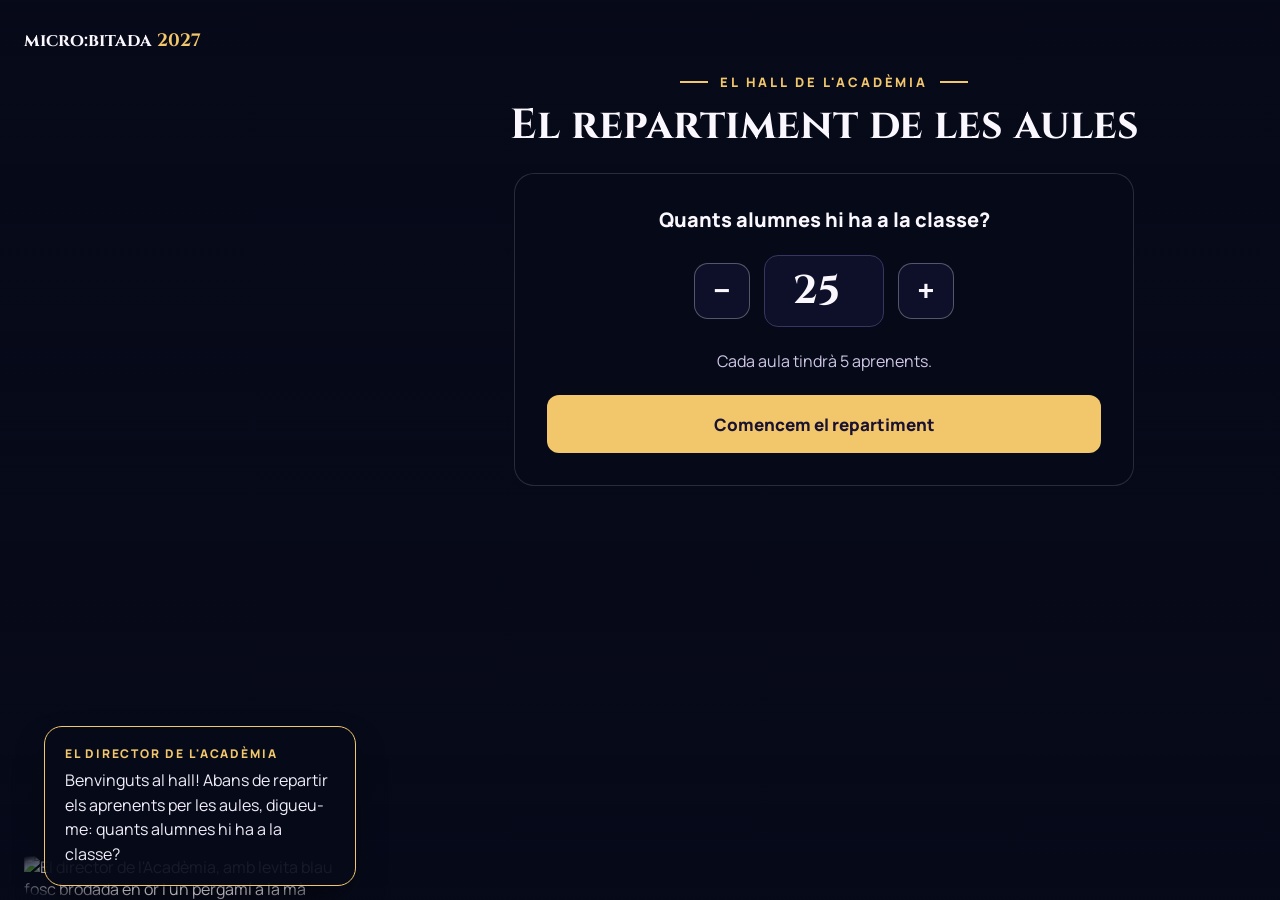
==== index.html @ c5eaa39f "Add files via upload" ====
<!doctype html>
<html lang="ca">
<head>
<meta charset="utf-8">
<meta name="viewport" content="width=device-width, initial-scale=1">
<title>micro:bitada 2027 – El repartiment de les aules</title>
<link rel="preconnect" href="https://fonts.googleapis.com">
<link href="https://fonts.googleapis.com/css2?family=Cinzel:wght@600;700&family=Manrope:wght@400;600;800&display=swap" rel="stylesheet">
<style>
*{box-sizing:border-box}
body{margin:0;font-family:'Manrope',system-ui,sans-serif;background:#070a19;color:#fbf7ff}
.bg{position:fixed;inset:0;width:100%;height:100%;object-fit:cover;object-position:center 62%;filter:blur(3px);transform:scale(1.04);opacity:.7;z-index:0}
.scrim{position:fixed;inset:0;background:linear-gradient(180deg,rgba(7,10,25,.5) 0%,rgba(7,10,25,.75) 45%,rgba(7,10,25,.94) 100%);z-index:0}
.wrap{position:relative;z-index:1;max-width:1320px;min-height:100vh;margin:0 auto;padding:28px 24px 0;display:flex;flex-direction:column;gap:20px}
.top{display:flex;justify-content:space-between;align-items:center}
.brand{font-family:'Cinzel',Georgia,serif;font-weight:700;font-size:18px}
.gold{color:#f2c76b}
.row{flex:1;display:flex;gap:28px;align-items:stretch}
.mestra{flex:0 0 340px;display:flex;flex-direction:column;justify-content:flex-end}
.bubble{position:relative;z-index:1;margin:0 8px -30px 20px;padding:18px 20px;border-radius:18px;background:rgba(7,10,25,.93);border:1.5px solid #f2c76b;box-shadow:0 16px 40px -16px rgba(0,0,0,.8)}
.bubble .who{margin:0 0 6px;font-size:12px;font-weight:800;letter-spacing:.16em;color:#f2c76b}
.bubble .say{margin:0;font-size:16px;line-height:1.55;color:#f1edfa}
.mestra img{display:block;width:100%;height:auto;-webkit-mask-image:radial-gradient(ellipse 62% 72% at 50% 44%,#000 60%,transparent 100%);mask-image:radial-gradient(ellipse 62% 72% at 50% 44%,#000 60%,transparent 100%);animation:left .9s ease-out both}
.main{flex:1 1 600px;min-width:0;display:flex;flex-direction:column;gap:24px;padding-bottom:56px}
.head{display:flex;flex-direction:column;align-items:center;gap:12px;text-align:center}
.kicker{display:flex;align-items:center;gap:12px;color:#f2c76b;font-size:13px;font-weight:800;letter-spacing:.22em}
.kicker i{width:28px;height:2px;background:#f2c76b}
h1{margin:0;font-family:'Cinzel',Georgia,serif;font-weight:700;font-size:42px;line-height:1.1}
.panel{align-self:center;width:100%;max-width:760px;padding:22px;border-radius:20px;background:rgba(7,10,25,.9);border:1px solid rgba(251,247,255,.14);display:flex;flex-direction:column;gap:14px}
.ask{max-width:620px;padding:32px;align-items:center;text-align:center;gap:22px}
.ask label{font-size:20px;font-weight:800}
.stepper{display:flex;align-items:center;gap:14px}
.stepper button{width:56px;height:56px;border-radius:14px;border:1.5px solid rgba(251,247,255,.3);background:#0d1028;color:#fbf7ff;font-size:28px;font-weight:700;cursor:pointer}
.stepper input{width:120px;height:72px;text-align:center;border-radius:14px;border:1.5px solid #3a3560;background:#0d1028;color:#fbf7ff;font-family:'Cinzel',Georgia,serif;font-size:40px;font-weight:700}
.muted{margin:0;font-size:16px;line-height:1.5;color:#cfc8e6}
.err{margin:0;font-size:15px;color:#ffb3b3}
.warn{margin:0;font-size:14px;line-height:1.5;color:#ffcf9e}
.btn{height:52px;padding:0 22px;border-radius:12px;border:0;background:#f2c76b;color:#1a1230;font-family:'Manrope',sans-serif;font-size:16px;font-weight:800;cursor:pointer;text-decoration:none;display:inline-flex;align-items:center;justify-content:center}
.btn.ghost{background:transparent;color:#fbf7ff;border:1.5px solid rgba(251,247,255,.5)}
.btn.line{background:transparent;color:#f2c76b;border:1.5px solid #f2c76b;height:44px;font-size:15px}
.btn.wide{width:100%;height:58px;font-size:17px}
.btn:focus-visible,.stepper button:focus-visible{outline:3px solid #fbf7ff;outline-offset:3px}
.progress{margin:0;text-align:center;font-size:20px;font-weight:800}
.shields{display:grid;grid-template-columns:repeat(5,minmax(0,1fr));gap:16px;perspective:800px}
.card{display:flex;flex-direction:column;align-items:center;gap:6px;padding:10px 10px 16px;border-radius:18px;background:#070a19;border:2px solid rgba(251,247,255,.12);transition:transform .12s,box-shadow .2s,border-color .12s,opacity .2s}
.card img{width:100%;aspect-ratio:1;object-fit:cover;border-radius:12px}
.card .nom{font-family:'Cinzel',Georgia,serif;font-weight:700;font-size:15px;line-height:1.2;text-align:center}
.card .cnt{font-size:14px;font-weight:800;color:#d9d3ec}
.card .big{font-family:'Cinzel',Georgia,serif;font-size:30px;font-weight:700}
.card .list{font-size:13px;line-height:1.5;text-align:center;color:#b3abcc}
.spin img{animation:flip .7s linear infinite}
.result{align-self:center;display:flex;align-items:center;gap:16px;padding:14px 24px 14px 14px;border-radius:999px;background:rgba(7,10,25,.94);border:2px solid;animation:pop .5s ease-out both;font-size:20px;font-weight:800}
.result img{width:56px;height:56px;border-radius:999px;object-fit:cover}
.mbrow{display:flex;justify-content:space-between;align-items:center;gap:12px;flex-wrap:wrap}
.dot{width:10px;height:10px;border-radius:999px;display:inline-block;margin-right:10px}
.sim{display:flex;gap:12px;flex-wrap:wrap;align-items:center}
.lbl{font-size:13px;font-weight:800;letter-spacing:.12em;color:#a59dc2}
.chips{display:flex;gap:8px;flex-wrap:wrap}
.chip{padding:6px 12px;border-radius:999px;background:rgba(7,10,25,.88);border:1px solid;font-size:14px;color:#f1edfa}
.center{display:flex;justify-content:center;gap:14px;flex-wrap:wrap}
.hidden{display:none !important}
@keyframes flip{from{transform:rotateY(0)}to{transform:rotateY(360deg)}}
@keyframes pop{0%{transform:scale(.6);opacity:0}60%{transform:scale(1.08);opacity:1}100%{transform:scale(1)}}
@keyframes left{from{opacity:0;transform:translateX(-24px)}to{opacity:1;transform:none}}
@media (prefers-reduced-motion:reduce){*{animation:none !important;transition:none !important}}
@media (max-width:1100px){.shields{grid-template-columns:repeat(3,minmax(0,1fr))}}
@media (max-width:960px){.row{flex-direction:column}.mestra{flex:0 0 auto;width:100%;max-width:560px;align-self:center}.mestra img{display:none}.bubble{margin:0}.main{padding-bottom:48px}}
@media (max-width:600px){.shields{grid-template-columns:repeat(2,minmax(0,1fr))}h1{font-size:32px}}
</style>
</head>
<body>
<img class="bg" src="img/hall.jpg" alt="" aria-hidden="true">
<div class="scrim" aria-hidden="true"></div>
<div class="wrap">
  <div class="top">
    <span class="brand">micro:bitada <span class="gold">2027</span></span>
  </div>
  <div class="row">
    <div class="mestra">
      <div class="bubble" role="status" aria-live="polite">
        <p class="who">EL DIRECTOR DE L'ACADÈMIA</p>
        <p class="say" id="say"></p>
      </div>
      <img src="img/director.jpg" alt="El director de l'Acadèmia, amb levita blau fosc brodada en or i un pergamí a la mà">
    </div>
    <div class="main">
      <div class="head">
        <div class="kicker"><i></i><span>EL HALL DE L'ACADÈMIA</span><i></i></div>
        <h1>El repartiment de les aules</h1>
      </div>

      <div id="step-ask" class="panel ask">
        <label for="total">Quants alumnes hi ha a la classe?</label>
        <div class="stepper">
          <button type="button" id="dec" aria-label="Un alumne menys">−</button>
          <input id="total" type="number" min="5" max="40" value="25">
          <button type="button" id="inc" aria-label="Un alumne més">+</button>
        </div>
        <p class="muted" id="preview"></p>
        <button type="button" class="btn wide" id="start">Comencem el repartiment</button>
        <p class="err hidden" id="askmsg"></p>
      </div>

      <div id="step-draw" class="hidden" style="display:flex;flex-direction:column;gap:22px">
        <p class="progress" id="progress"></p>
        <div class="shields" id="shields"></div>
        <div id="result" class="result hidden" role="status"></div>
        <div class="panel">
          <div class="mbrow">
            <div><span class="dot" id="mbdot" style="background:#6f6890"></span><strong id="mbtxt">micro:bit no connectada</strong></div>
            <button type="button" class="btn line" id="connect">Connecta la micro:bit</button>
          </div>
          <p class="warn hidden" id="mbmsg"></p>
          <div class="sim">
            <span class="lbl">SIMULACIÓ</span>
            <button type="button" class="btn" id="btnA">Botó A · Fer girar</button>
            <button type="button" class="btn ghost" id="btnS">Sacseja · Aturar</button>
          </div>
        </div>
        <div id="logwrap" class="hidden" style="align-self:center;width:100%;max-width:760px;display:flex;flex-direction:column;gap:8px">
          <span class="lbl">ÚLTIMS REPARTIMENTS</span>
          <div class="chips" id="log"></div>
        </div>
      </div>

      <div id="step-done" class="hidden" style="display:flex;flex-direction:column;gap:20px">
        <p class="muted" style="text-align:center;font-size:18px" id="donetxt"></p>
        <div class="shields" id="summary"></div>
        <div class="center"><button type="button" class="btn ghost" id="reset">Torna a repartir</button></div>
      </div>
    </div>
  </div>
</div>

<script>
const AULES = [
  { nom: 'Aula de l’Ametller', curt: 'Ametller', hex: '#f5c94a', img: 'img/escut-ametller.jpg' },
  { nom: 'Aula de la Vinya', curt: 'Vinya', hex: '#ff8c3a', img: 'img/escut-vinya.jpg' },
  { nom: 'Aula de l’Olivera', curt: 'Olivera', hex: '#a6d160', img: 'img/escut-olivera.jpg' },
  { nom: 'Aula del Garrofer', curt: 'Garrofer', hex: '#c99366', img: 'img/escut-garrofer.jpg' },
  { nom: 'Aula de la Figuera', curt: 'Figuera', hex: '#b98cff', img: 'img/escut-figuera.jpg' }
];
const S = { step: 'ask', total: 25, quota: [0,0,0,0,0], count: [0,0,0,0,0], log: [], spinning: false, stopping: false, hi: -1, result: -1 };
let iv = null, timers = [];
const $ = (id) => document.getElementById(id);
const assigned = () => S.count.reduce((a, b) => a + b, 0);

function preview() {
  const n = parseInt($('total').value, 10);
  if (!(n >= 5 && n <= 40)) return 'Entre 5 i 40 alumnes.';
  const b = Math.floor(n / 5), r = n % 5;
  if (r === 0) return 'Cada aula tindrà ' + b + ' aprenents.';
  return r + (r === 1 ? ' aula tindrà ' : ' aules tindran ') + (b + 1) + ' aprenents i ' + (5 - r) + (5 - r === 1 ? ' en tindrà ' : ' en tindran ') + b + '.';
}

function say() {
  const a = assigned();
  if (S.step === 'ask') return 'Benvinguts al hall! Abans de repartir els aprenents per les aules, digueu-me: quants alumnes hi ha a la classe?';
  if (S.step === 'done') return 'Fet! Tots els aprenents ja tenen aula. Ara cada aula pot formar els seus grups.';
  if (S.stopping) return 'Aturant la màgia...';
  if (S.spinning) return 'Els escuts giren... Sacseja la micro:bit quan vulguis!';
  if (S.result >= 0) {
    const nom = AULES[S.result].nom;
    return a >= S.total ? 'L’últim aprenent anirà a l’' + nom + '! Prem A per veure el resum.' : 'L’aprenent ' + S.log[0].n + ' anirà a l’' + nom + '! Que s’acosti el següent i premi A.';
  }
  return 'Que s’acosti el primer aprenent. Prem el botó A de la micro:bit per fer girar els escuts i sacseja-la per aturar-los.';
}

function render() {
  $('say').textContent = say();
  $('step-ask').classList.toggle('hidden', S.step !== 'ask');
  $('step-draw').classList.toggle('hidden', S.step !== 'draw');
  $('step-done').classList.toggle('hidden', S.step !== 'done');
  $('preview').textContent = preview();
  if (S.step === 'draw') {
    const a = assigned();
    $('progress').textContent = a >= S.total && !S.spinning && !S.stopping ? 'Tots els ' + S.total + ' aprenents tenen aula' : 'Aprenent ' + Math.min(a + 1, S.total) + ' de ' + S.total;
    const moving = S.spinning || S.stopping;
    $('shields').innerHTML = AULES.map((au, i) => {
      const hot = moving && S.hi === i, won = S.result === i, full = S.count[i] >= S.quota[i];
      const st = [
        'border-color:' + (hot || won ? au.hex : 'rgba(251,247,255,.12)'),
        'box-shadow:' + (won ? '0 0 0 2px ' + au.hex + ',0 20px 60px -10px ' + au.hex : hot ? '0 0 0 1px ' + au.hex + ',0 12px 40px -12px ' + au.hex : 'none'),
        'transform:' + (hot || won ? 'translateY(-6px) scale(1.04)' : 'none'),
        'opacity:' + (moving ? (hot ? 1 : .55) : (full && !won ? .45 : 1))
      ].join(';');
      return '<div class="card' + (S.spinning ? ' spin' : '') + '" style="' + st + '"><img src="' + au.img + '" alt="Escut de l’' + au.nom + '"><span class="nom" style="color:' + au.hex + '">' + au.nom + '</span><span class="cnt">' + S.count[i] + ' / ' + S.quota[i] + '</span></div>';
    }).join('');
    const r = $('result');
    if (S.result >= 0 && !moving) {
      const au = AULES[S.result];
      r.style.borderColor = au.hex; r.style.boxShadow = '0 0 50px -8px ' + au.hex;
      r.innerHTML = '<img src="' + au.img + '" alt=""><span>Aprenent ' + S.log[0].n + ' <span style="color:#a59dc2;font-weight:600">→</span> <span style="color:' + au.hex + '">' + au.nom + '</span></span>';
      r.classList.remove('hidden');
    } else r.classList.add('hidden');
    $('logwrap').classList.toggle('hidden', !S.log.length);
    $('log').innerHTML = S.log.slice(0, 10).map((l) => '<span class="chip" style="border-color:' + AULES[l.a].hex + '">' + l.n + ' · ' + AULES[l.a].curt + '</span>').join('');
  }
  if (S.step === 'done') {
    $('donetxt').textContent = 'Repartiment de ' + S.total + ' aprenents entre les cinc aules. Apunteu a quina aula ha anat cada aprenent segons el seu número.';
    $('summary').innerHTML = AULES.map((au, i) => {
      const nums = S.log.filter((l) => l.a === i).map((l) => l.n).sort((x, y) => x - y);
      return '<div class="card" style="border-color:' + au.hex + '"><img src="' + au.img + '" alt="Escut de l’' + au.nom + '"><span class="nom" style="color:' + au.hex + '">' + au.nom + '</span><span class="big">' + nums.length + '</span><span class="list">Aprenents: ' + (nums.length ? nums.join(', ') : '—') + '</span></div>';
    }).join('');
  }
}

function clearTimers() { if (iv) { clearInterval(iv); iv = null; } timers.forEach(clearTimeout); timers = []; }

function start() {
  const n = parseInt($('total').value, 10);
  if (!(n >= 5 && n <= 40)) { $('askmsg').textContent = 'Escriu un nombre d’alumnes entre 5 i 40.'; $('askmsg').classList.remove('hidden'); return; }
  $('askmsg').classList.add('hidden');
  const b = Math.floor(n / 5), rem = n % 5;
  const order = [0,1,2,3,4].sort(() => Math.random() - 0.5);
  const quota = [b, b, b, b, b];
  for (let i = 0; i < rem; i++) quota[order[i]]++;
  clearTimers();
  Object.assign(S, { step: 'draw', total: n, quota, count: [0,0,0,0,0], log: [], spinning: false, stopping: false, hi: -1, result: -1 });
  render();
}

function pressA() {
  if (S.step !== 'draw' || S.spinning || S.stopping) return;
  if (assigned() >= S.total) { S.step = 'done'; render(); return; }
  S.spinning = true; S.result = -1; S.hi = 0; render();
  iv = setInterval(() => { S.hi = (S.hi + 1) % 5; render(); }, 90);
}

function shake() {
  if (S.step !== 'draw' || !S.spinning || S.stopping) return;
  const left = S.quota.map((q, i) => q - S.count[i]);
  let r = Math.random() * left.reduce((a, b) => a + b, 0), target = 0;
  for (let i = 0; i < 5; i++) { if (r < left[i]) { target = i; break; } r -= left[i]; }
  clearInterval(iv); iv = null;
  S.stopping = true; render();
  const steps = ((target - S.hi + 5) % 5) + 10;
  let acc = 0;
  for (let k = 1; k <= steps; k++) {
    acc += 90 + Math.round(330 * Math.pow(k / steps, 2));
    const last = k === steps;
    timers.push(setTimeout(() => {
      if (!last) { S.hi = (S.hi + 1) % 5; render(); return; }
      S.count[target]++;
      S.log.unshift({ n: assigned(), a: target });
      Object.assign(S, { hi: target, result: target, spinning: false, stopping: false });
      render();
    }, acc));
  }
}

function mbStatus(on, msg) {
  $('mbdot').style.background = on ? '#a6d160' : '#6f6890';
  $('mbtxt').textContent = on ? 'micro:bit connectada' : 'micro:bit no connectada';
  $('connect').classList.toggle('hidden', on);
  $('mbmsg').textContent = msg || '';
  $('mbmsg').classList.toggle('hidden', !msg);
}

async function connect() {
  if (!('serial' in navigator)) { mbStatus(false, 'Aquest navegador no pot connectar-se a la micro:bit. Fes servir Chrome o Edge en un ordinador o Chromebook.'); return; }
  try {
    const port = await navigator.serial.requestPort({ filters: [{ usbVendorId: 0x0d28 }] });
    await port.open({ baudRate: 115200 });
    mbStatus(true, '');
    const dec = new TextDecoderStream();
    port.readable.pipeTo(dec.writable).catch(() => {});
    const reader = dec.readable.getReader();
    let buf = '';
    while (true) {
      const { value, done } = await reader.read();
      if (done) break;
      buf += value;
      let i;
      while ((i = buf.indexOf('\n')) >= 0) {
        const line = buf.slice(0, i).trim().toUpperCase();
        buf = buf.slice(i + 1);
        if (line === 'A') pressA();
        else if (line === 'SHAKE' || line === 'S') shake();
      }
    }
    mbStatus(false, 'La micro:bit s’ha desconnectat.');
  } catch (e) {
    if (e && e.name === 'NotFoundError') mbStatus(false, 'No s’ha triat cap micro:bit.');
    else if (e && e.name === 'NetworkError') mbStatus(false, 'La micro:bit està ocupada. Tanca les pestanyes de MakeCode i torna-ho a provar.');
    else mbStatus(false, 'No s’ha pogut connectar la micro:bit. Desendolla-la, torna-la a endollar i prova-ho de nou.');
  }
}

$('total').addEventListener('input', () => { $('askmsg').classList.add('hidden'); render(); });
$('inc').addEventListener('click', () => { $('total').value = Math.min(40, (parseInt($('total').value, 10) || 0) + 1); render(); });
$('dec').addEventListener('click', () => { $('total').value = Math.max(5, (parseInt($('total').value, 10) || 6) - 1); render(); });
$('start').addEventListener('click', start);
$('btnA').addEventListener('click', pressA);
$('btnS').addEventListener('click', shake);
$('connect').addEventListener('click', connect);
$('reset').addEventListener('click', () => { clearTimers(); Object.assign(S, { step: 'ask', count: [0,0,0,0,0], log: [], result: -1, hi: -1, spinning: false, stopping: false }); render(); });
document.addEventListener('keydown', (e) => {
  if (e.target && e.target.tagName === 'INPUT') return;
  if (e.key === 'a' || e.key === 'A') pressA();
  if (e.key === 's' || e.key === 'S') shake();
});
render();
</script>
</body>
</html>
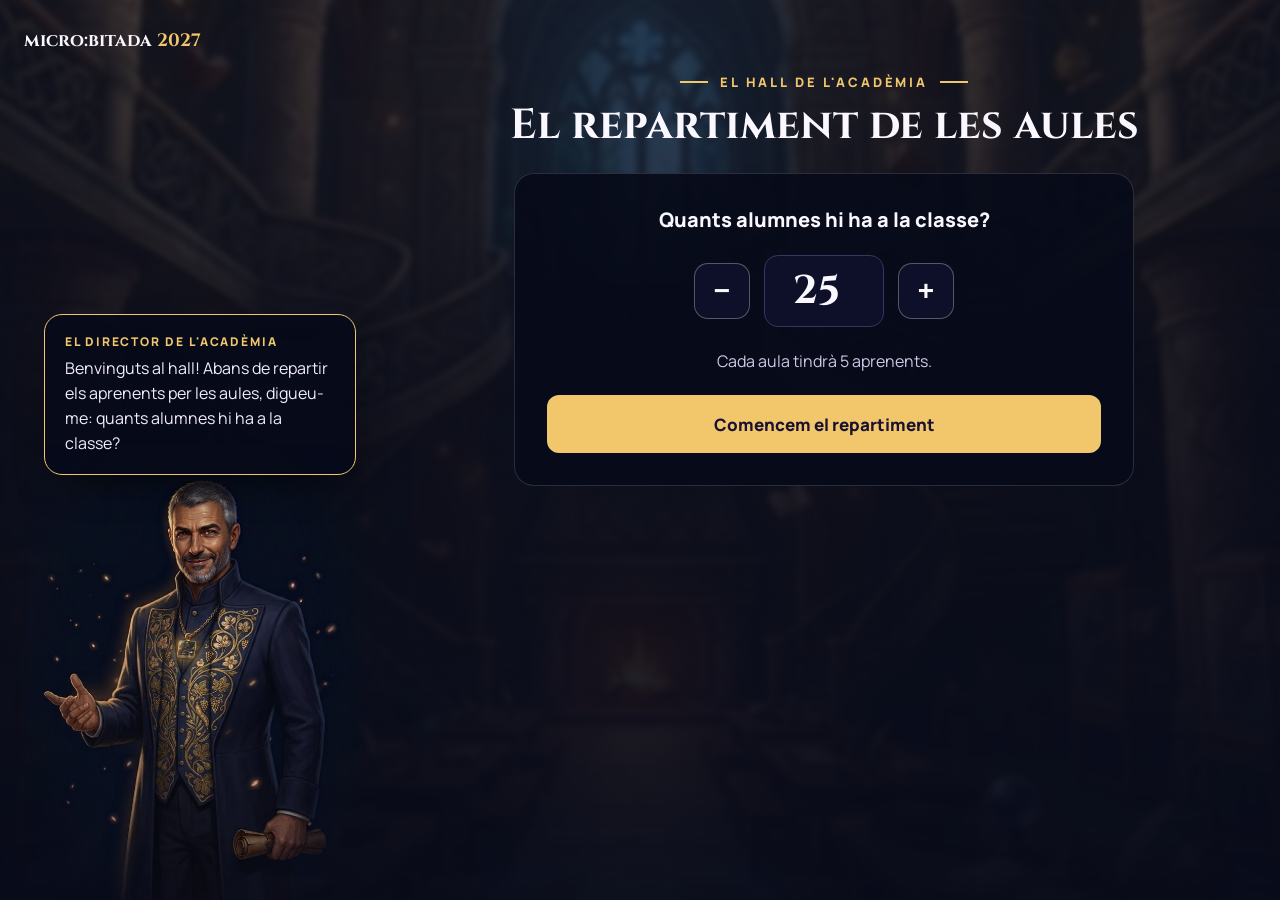
==== commit 1a2e4063: "Add files via upload" ====
--- a/index.html
+++ b/index.html
@@ -69,7 +69,7 @@
 </style>
 </head>
 <body>
-<img class="bg" src="img/hall.jpg" alt="" aria-hidden="true">
+<img class="bg" src="hall.jpg" alt="" aria-hidden="true">
 <div class="scrim" aria-hidden="true"></div>
 <div class="wrap">
   <div class="top">
@@ -81,7 +81,7 @@
         <p class="who">EL DIRECTOR DE L'ACADÈMIA</p>
         <p class="say" id="say"></p>
       </div>
-      <img src="img/director.jpg" alt="El director de l'Acadèmia, amb levita blau fosc brodada en or i un pergamí a la mà">
+      <img src="director.jpg" alt="El director de l'Acadèmia, amb levita blau fosc brodada en or i un pergamí a la mà">
     </div>
     <div class="main">
       <div class="head">
@@ -134,11 +134,11 @@
 
 <script>
 const AULES = [
-  { nom: 'Aula de l’Ametller', curt: 'Ametller', hex: '#f5c94a', img: 'img/escut-ametller.jpg' },
-  { nom: 'Aula de la Vinya', curt: 'Vinya', hex: '#ff8c3a', img: 'img/escut-vinya.jpg' },
-  { nom: 'Aula de l’Olivera', curt: 'Olivera', hex: '#a6d160', img: 'img/escut-olivera.jpg' },
-  { nom: 'Aula del Garrofer', curt: 'Garrofer', hex: '#c99366', img: 'img/escut-garrofer.jpg' },
-  { nom: 'Aula de la Figuera', curt: 'Figuera', hex: '#b98cff', img: 'img/escut-figuera.jpg' }
+  { nom: 'Aula de l’Ametller', curt: 'Ametller', hex: '#f5c94a', img: 'escut-ametller.jpg' },
+  { nom: 'Aula de la Vinya', curt: 'Vinya', hex: '#ff8c3a', img: 'escut-vinya.jpg' },
+  { nom: 'Aula de l’Olivera', curt: 'Olivera', hex: '#a6d160', img: 'escut-olivera.jpg' },
+  { nom: 'Aula del Garrofer', curt: 'Garrofer', hex: '#c99366', img: 'escut-garrofer.jpg' },
+  { nom: 'Aula de la Figuera', curt: 'Figuera', hex: '#b98cff', img: 'escut-figuera.jpg' }
 ];
 const S = { step: 'ask', total: 25, quota: [0,0,0,0,0], count: [0,0,0,0,0], log: [], spinning: false, stopping: false, hi: -1, result: -1 };
 let iv = null, timers = [];
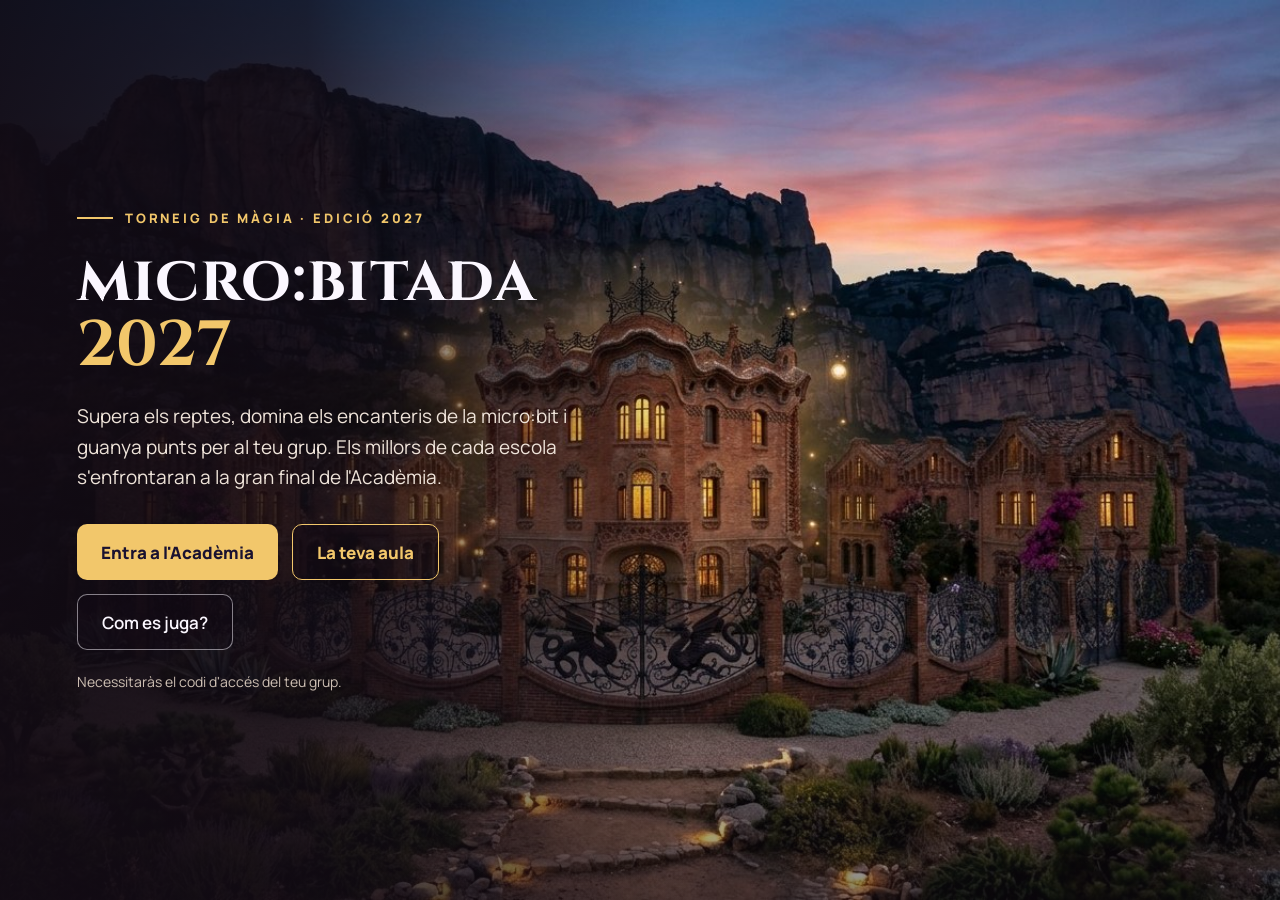
==== commit 1041f121: "Add files via upload" ====
--- a/index.html
+++ b/index.html
@@ -3,304 +3,47 @@
 <head>
 <meta charset="utf-8">
 <meta name="viewport" content="width=device-width, initial-scale=1">
-<title>micro:bitada 2027 – El repartiment de les aules</title>
+<title>micro:bitada 2027</title>
 <link rel="preconnect" href="https://fonts.googleapis.com">
 <link href="https://fonts.googleapis.com/css2?family=Cinzel:wght@600;700&family=Manrope:wght@400;600;800&display=swap" rel="stylesheet">
+<link rel="stylesheet" href="comu.css">
 <style>
-*{box-sizing:border-box}
-body{margin:0;font-family:'Manrope',system-ui,sans-serif;background:#070a19;color:#fbf7ff}
-.bg{position:fixed;inset:0;width:100%;height:100%;object-fit:cover;object-position:center 62%;filter:blur(3px);transform:scale(1.04);opacity:.7;z-index:0}
-.scrim{position:fixed;inset:0;background:linear-gradient(180deg,rgba(7,10,25,.5) 0%,rgba(7,10,25,.75) 45%,rgba(7,10,25,.94) 100%);z-index:0}
-.wrap{position:relative;z-index:1;max-width:1320px;min-height:100vh;margin:0 auto;padding:28px 24px 0;display:flex;flex-direction:column;gap:20px}
-.top{display:flex;justify-content:space-between;align-items:center}
-.brand{font-family:'Cinzel',Georgia,serif;font-weight:700;font-size:18px}
-.gold{color:#f2c76b}
-.row{flex:1;display:flex;gap:28px;align-items:stretch}
-.mestra{flex:0 0 340px;display:flex;flex-direction:column;justify-content:flex-end}
-.bubble{position:relative;z-index:1;margin:0 8px -30px 20px;padding:18px 20px;border-radius:18px;background:rgba(7,10,25,.93);border:1.5px solid #f2c76b;box-shadow:0 16px 40px -16px rgba(0,0,0,.8)}
-.bubble .who{margin:0 0 6px;font-size:12px;font-weight:800;letter-spacing:.16em;color:#f2c76b}
-.bubble .say{margin:0;font-size:16px;line-height:1.55;color:#f1edfa}
-.mestra img{display:block;width:100%;height:auto;-webkit-mask-image:radial-gradient(ellipse 62% 72% at 50% 44%,#000 60%,transparent 100%);mask-image:radial-gradient(ellipse 62% 72% at 50% 44%,#000 60%,transparent 100%);animation:left .9s ease-out both}
-.main{flex:1 1 600px;min-width:0;display:flex;flex-direction:column;gap:24px;padding-bottom:56px}
-.head{display:flex;flex-direction:column;align-items:center;gap:12px;text-align:center}
-.kicker{display:flex;align-items:center;gap:12px;color:#f2c76b;font-size:13px;font-weight:800;letter-spacing:.22em}
-.kicker i{width:28px;height:2px;background:#f2c76b}
-h1{margin:0;font-family:'Cinzel',Georgia,serif;font-weight:700;font-size:42px;line-height:1.1}
-.panel{align-self:center;width:100%;max-width:760px;padding:22px;border-radius:20px;background:rgba(7,10,25,.9);border:1px solid rgba(251,247,255,.14);display:flex;flex-direction:column;gap:14px}
-.ask{max-width:620px;padding:32px;align-items:center;text-align:center;gap:22px}
-.ask label{font-size:20px;font-weight:800}
-.stepper{display:flex;align-items:center;gap:14px}
-.stepper button{width:56px;height:56px;border-radius:14px;border:1.5px solid rgba(251,247,255,.3);background:#0d1028;color:#fbf7ff;font-size:28px;font-weight:700;cursor:pointer}
-.stepper input{width:120px;height:72px;text-align:center;border-radius:14px;border:1.5px solid #3a3560;background:#0d1028;color:#fbf7ff;font-family:'Cinzel',Georgia,serif;font-size:40px;font-weight:700}
-.muted{margin:0;font-size:16px;line-height:1.5;color:#cfc8e6}
-.err{margin:0;font-size:15px;color:#ffb3b3}
-.warn{margin:0;font-size:14px;line-height:1.5;color:#ffcf9e}
-.btn{height:52px;padding:0 22px;border-radius:12px;border:0;background:#f2c76b;color:#1a1230;font-family:'Manrope',sans-serif;font-size:16px;font-weight:800;cursor:pointer;text-decoration:none;display:inline-flex;align-items:center;justify-content:center}
-.btn.ghost{background:transparent;color:#fbf7ff;border:1.5px solid rgba(251,247,255,.5)}
-.btn.line{background:transparent;color:#f2c76b;border:1.5px solid #f2c76b;height:44px;font-size:15px}
-.btn.wide{width:100%;height:58px;font-size:17px}
-.btn:focus-visible,.stepper button:focus-visible{outline:3px solid #fbf7ff;outline-offset:3px}
-.progress{margin:0;text-align:center;font-size:20px;font-weight:800}
-.shields{display:grid;grid-template-columns:repeat(5,minmax(0,1fr));gap:16px;perspective:800px}
-.card{display:flex;flex-direction:column;align-items:center;gap:6px;padding:10px 10px 16px;border-radius:18px;background:#070a19;border:2px solid rgba(251,247,255,.12);transition:transform .12s,box-shadow .2s,border-color .12s,opacity .2s}
-.card img{width:100%;aspect-ratio:1;object-fit:cover;border-radius:12px}
-.card .nom{font-family:'Cinzel',Georgia,serif;font-weight:700;font-size:15px;line-height:1.2;text-align:center}
-.card .cnt{font-size:14px;font-weight:800;color:#d9d3ec}
-.card .big{font-family:'Cinzel',Georgia,serif;font-size:30px;font-weight:700}
-.card .list{font-size:13px;line-height:1.5;text-align:center;color:#b3abcc}
-.spin img{animation:flip .7s linear infinite}
-.result{align-self:center;display:flex;align-items:center;gap:16px;padding:14px 24px 14px 14px;border-radius:999px;background:rgba(7,10,25,.94);border:2px solid;animation:pop .5s ease-out both;font-size:20px;font-weight:800}
-.result img{width:56px;height:56px;border-radius:999px;object-fit:cover}
-.mbrow{display:flex;justify-content:space-between;align-items:center;gap:12px;flex-wrap:wrap}
-.dot{width:10px;height:10px;border-radius:999px;display:inline-block;margin-right:10px}
-.sim{display:flex;gap:12px;flex-wrap:wrap;align-items:center}
-.lbl{font-size:13px;font-weight:800;letter-spacing:.12em;color:#a59dc2}
-.chips{display:flex;gap:8px;flex-wrap:wrap}
-.chip{padding:6px 12px;border-radius:999px;background:rgba(7,10,25,.88);border:1px solid;font-size:14px;color:#f1edfa}
-.center{display:flex;justify-content:center;gap:14px;flex-wrap:wrap}
-.hidden{display:none !important}
-@keyframes flip{from{transform:rotateY(0)}to{transform:rotateY(360deg)}}
-@keyframes pop{0%{transform:scale(.6);opacity:0}60%{transform:scale(1.08);opacity:1}100%{transform:scale(1)}}
-@keyframes left{from{opacity:0;transform:translateX(-24px)}to{opacity:1;transform:none}}
-@media (prefers-reduced-motion:reduce){*{animation:none !important;transition:none !important}}
-@media (max-width:1100px){.shields{grid-template-columns:repeat(3,minmax(0,1fr))}}
-@media (max-width:960px){.row{flex-direction:column}.mestra{flex:0 0 auto;width:100%;max-width:560px;align-self:center}.mestra img{display:none}.bubble{margin:0}.main{padding-bottom:48px}}
-@media (max-width:600px){.shields{grid-template-columns:repeat(2,minmax(0,1fr))}h1{font-size:32px}}
+body{background:#08081c}
+.hero{position:relative;width:100%;height:100vh;min-height:640px;overflow:hidden}
+.hero .bg{position:absolute;object-position:center 55%;animation:zoom 14s ease-out both}
+.hero .scrim{position:absolute;background:linear-gradient(90deg,rgba(18,11,20,.93) 0%,rgba(18,11,20,.78) 24%,rgba(18,11,20,.3) 40%,rgba(18,11,20,0) 54%),linear-gradient(0deg,rgba(18,11,20,.5) 0%,rgba(18,11,20,0) 28%)}
+.panel-hero{position:relative;height:100%;display:flex;align-items:center;padding:0 6vw}
+.box{max-width:520px;display:flex;flex-direction:column;gap:22px;animation:mb-up 1s ease-out .3s both}
+.kick{display:flex;align-items:center;gap:12px;color:#f2c76b;font-size:13px;font-weight:800;letter-spacing:.22em}
+.kick i{width:36px;height:2px;background:#f2c76b}
+.title{margin:0;font-family:'Cinzel',Georgia,serif;font-weight:700;font-size:64px;line-height:1.02;letter-spacing:.01em}
+.text{margin:0;font-size:19px;line-height:1.6;color:#efe4da}
+.btns{display:flex;flex-wrap:wrap;gap:14px;margin-top:10px}
+.btns .btn{height:56px;font-size:17px;border-radius:10px}
+.btns .line{background:rgba(18,11,20,.45)}
+.btns .ghost{background:rgba(18,11,20,.35);font-weight:600}
+.note{margin:0;font-size:14px;color:#cdbfb3}
+@keyframes zoom{from{transform:scale(1.08)}to{transform:scale(1)}}
+@media (max-width:760px){.hero .scrim{background:linear-gradient(0deg,rgba(18,11,20,.96) 0%,rgba(18,11,20,.75) 50%,rgba(18,11,20,.15) 100%)}.panel-hero{align-items:flex-end;padding:0 24px 40px}.title{font-size:44px}}
 </style>
 </head>
 <body>
-<img class="bg" src="hall.jpg" alt="" aria-hidden="true">
-<div class="scrim" aria-hidden="true"></div>
-<div class="wrap">
-  <div class="top">
-    <span class="brand">micro:bitada <span class="gold">2027</span></span>
-  </div>
-  <div class="row">
-    <div class="mestra">
-      <div class="bubble" role="status" aria-live="polite">
-        <p class="who">EL DIRECTOR DE L'ACADÈMIA</p>
-        <p class="say" id="say"></p>
+<div class="hero">
+  <img class="bg" src="portada.jpg" alt="L'Acadèmia de Màgia, un edifici modernista al peu de grans muntanyes de roca, al capvespre">
+  <div class="scrim" aria-hidden="true"></div>
+  <div class="panel-hero">
+    <div class="box">
+      <div class="kick"><i></i><span>TORNEIG DE MÀGIA · EDICIÓ 2027</span></div>
+      <h1 class="title">micro:bitada <span class="gold">2027</span></h1>
+      <p class="text">Supera els reptes, domina els encanteris de la micro:bit i guanya punts per al teu grup. Els millors de cada escola s'enfrontaran a la gran final de l'Acadèmia.</p>
+      <div class="btns">
+        <a class="btn" href="aules.html">Entra a l'Acadèmia</a>
+        <a class="btn line" href="hall.html">La teva aula</a>
+        <button type="button" class="btn ghost">Com es juga?</button>
       </div>
-      <img src="director.jpg" alt="El director de l'Acadèmia, amb levita blau fosc brodada en or i un pergamí a la mà">
-    </div>
-    <div class="main">
-      <div class="head">
-        <div class="kicker"><i></i><span>EL HALL DE L'ACADÈMIA</span><i></i></div>
-        <h1>El repartiment de les aules</h1>
-      </div>
-
-      <div id="step-ask" class="panel ask">
-        <label for="total">Quants alumnes hi ha a la classe?</label>
-        <div class="stepper">
-          <button type="button" id="dec" aria-label="Un alumne menys">−</button>
-          <input id="total" type="number" min="5" max="40" value="25">
-          <button type="button" id="inc" aria-label="Un alumne més">+</button>
-        </div>
-        <p class="muted" id="preview"></p>
-        <button type="button" class="btn wide" id="start">Comencem el repartiment</button>
-        <p class="err hidden" id="askmsg"></p>
-      </div>
-
-      <div id="step-draw" class="hidden" style="display:flex;flex-direction:column;gap:22px">
-        <p class="progress" id="progress"></p>
-        <div class="shields" id="shields"></div>
-        <div id="result" class="result hidden" role="status"></div>
-        <div class="panel">
-          <div class="mbrow">
-            <div><span class="dot" id="mbdot" style="background:#6f6890"></span><strong id="mbtxt">micro:bit no connectada</strong></div>
-            <button type="button" class="btn line" id="connect">Connecta la micro:bit</button>
-          </div>
-          <p class="warn hidden" id="mbmsg"></p>
-          <div class="sim">
-            <span class="lbl">SIMULACIÓ</span>
-            <button type="button" class="btn" id="btnA">Botó A · Fer girar</button>
-            <button type="button" class="btn ghost" id="btnS">Sacseja · Aturar</button>
-          </div>
-        </div>
-        <div id="logwrap" class="hidden" style="align-self:center;width:100%;max-width:760px;display:flex;flex-direction:column;gap:8px">
-          <span class="lbl">ÚLTIMS REPARTIMENTS</span>
-          <div class="chips" id="log"></div>
-        </div>
-      </div>
-
-      <div id="step-done" class="hidden" style="display:flex;flex-direction:column;gap:20px">
-        <p class="muted" style="text-align:center;font-size:18px" id="donetxt"></p>
-        <div class="shields" id="summary"></div>
-        <div class="center"><button type="button" class="btn ghost" id="reset">Torna a repartir</button></div>
-      </div>
+      <p class="note">Necessitaràs el codi d'accés del teu grup.</p>
     </div>
   </div>
 </div>
-
-<script>
-const AULES = [
-  { nom: 'Aula de l’Ametller', curt: 'Ametller', hex: '#f5c94a', img: 'escut-ametller.jpg' },
-  { nom: 'Aula de la Vinya', curt: 'Vinya', hex: '#ff8c3a', img: 'escut-vinya.jpg' },
-  { nom: 'Aula de l’Olivera', curt: 'Olivera', hex: '#a6d160', img: 'escut-olivera.jpg' },
-  { nom: 'Aula del Garrofer', curt: 'Garrofer', hex: '#c99366', img: 'escut-garrofer.jpg' },
-  { nom: 'Aula de la Figuera', curt: 'Figuera', hex: '#b98cff', img: 'escut-figuera.jpg' }
-];
-const S = { step: 'ask', total: 25, quota: [0,0,0,0,0], count: [0,0,0,0,0], log: [], spinning: false, stopping: false, hi: -1, result: -1 };
-let iv = null, timers = [];
-const $ = (id) => document.getElementById(id);
-const assigned = () => S.count.reduce((a, b) => a + b, 0);
-
-function preview() {
-  const n = parseInt($('total').value, 10);
-  if (!(n >= 5 && n <= 40)) return 'Entre 5 i 40 alumnes.';
-  const b = Math.floor(n / 5), r = n % 5;
-  if (r === 0) return 'Cada aula tindrà ' + b + ' aprenents.';
-  return r + (r === 1 ? ' aula tindrà ' : ' aules tindran ') + (b + 1) + ' aprenents i ' + (5 - r) + (5 - r === 1 ? ' en tindrà ' : ' en tindran ') + b + '.';
-}
-
-function say() {
-  const a = assigned();
-  if (S.step === 'ask') return 'Benvinguts al hall! Abans de repartir els aprenents per les aules, digueu-me: quants alumnes hi ha a la classe?';
-  if (S.step === 'done') return 'Fet! Tots els aprenents ja tenen aula. Ara cada aula pot formar els seus grups.';
-  if (S.stopping) return 'Aturant la màgia...';
-  if (S.spinning) return 'Els escuts giren... Sacseja la micro:bit quan vulguis!';
-  if (S.result >= 0) {
-    const nom = AULES[S.result].nom;
-    return a >= S.total ? 'L’últim aprenent anirà a l’' + nom + '! Prem A per veure el resum.' : 'L’aprenent ' + S.log[0].n + ' anirà a l’' + nom + '! Que s’acosti el següent i premi A.';
-  }
-  return 'Que s’acosti el primer aprenent. Prem el botó A de la micro:bit per fer girar els escuts i sacseja-la per aturar-los.';
-}
-
-function render() {
-  $('say').textContent = say();
-  $('step-ask').classList.toggle('hidden', S.step !== 'ask');
-  $('step-draw').classList.toggle('hidden', S.step !== 'draw');
-  $('step-done').classList.toggle('hidden', S.step !== 'done');
-  $('preview').textContent = preview();
-  if (S.step === 'draw') {
-    const a = assigned();
-    $('progress').textContent = a >= S.total && !S.spinning && !S.stopping ? 'Tots els ' + S.total + ' aprenents tenen aula' : 'Aprenent ' + Math.min(a + 1, S.total) + ' de ' + S.total;
-    const moving = S.spinning || S.stopping;
-    $('shields').innerHTML = AULES.map((au, i) => {
-      const hot = moving && S.hi === i, won = S.result === i, full = S.count[i] >= S.quota[i];
-      const st = [
-        'border-color:' + (hot || won ? au.hex : 'rgba(251,247,255,.12)'),
-        'box-shadow:' + (won ? '0 0 0 2px ' + au.hex + ',0 20px 60px -10px ' + au.hex : hot ? '0 0 0 1px ' + au.hex + ',0 12px 40px -12px ' + au.hex : 'none'),
-        'transform:' + (hot || won ? 'translateY(-6px) scale(1.04)' : 'none'),
-        'opacity:' + (moving ? (hot ? 1 : .55) : (full && !won ? .45 : 1))
-      ].join(';');
-      return '<div class="card' + (S.spinning ? ' spin' : '') + '" style="' + st + '"><img src="' + au.img + '" alt="Escut de l’' + au.nom + '"><span class="nom" style="color:' + au.hex + '">' + au.nom + '</span><span class="cnt">' + S.count[i] + ' / ' + S.quota[i] + '</span></div>';
-    }).join('');
-    const r = $('result');
-    if (S.result >= 0 && !moving) {
-      const au = AULES[S.result];
-      r.style.borderColor = au.hex; r.style.boxShadow = '0 0 50px -8px ' + au.hex;
-      r.innerHTML = '<img src="' + au.img + '" alt=""><span>Aprenent ' + S.log[0].n + ' <span style="color:#a59dc2;font-weight:600">→</span> <span style="color:' + au.hex + '">' + au.nom + '</span></span>';
-      r.classList.remove('hidden');
-    } else r.classList.add('hidden');
-    $('logwrap').classList.toggle('hidden', !S.log.length);
-    $('log').innerHTML = S.log.slice(0, 10).map((l) => '<span class="chip" style="border-color:' + AULES[l.a].hex + '">' + l.n + ' · ' + AULES[l.a].curt + '</span>').join('');
-  }
-  if (S.step === 'done') {
-    $('donetxt').textContent = 'Repartiment de ' + S.total + ' aprenents entre les cinc aules. Apunteu a quina aula ha anat cada aprenent segons el seu número.';
-    $('summary').innerHTML = AULES.map((au, i) => {
-      const nums = S.log.filter((l) => l.a === i).map((l) => l.n).sort((x, y) => x - y);
-      return '<div class="card" style="border-color:' + au.hex + '"><img src="' + au.img + '" alt="Escut de l’' + au.nom + '"><span class="nom" style="color:' + au.hex + '">' + au.nom + '</span><span class="big">' + nums.length + '</span><span class="list">Aprenents: ' + (nums.length ? nums.join(', ') : '—') + '</span></div>';
-    }).join('');
-  }
-}
-
-function clearTimers() { if (iv) { clearInterval(iv); iv = null; } timers.forEach(clearTimeout); timers = []; }
-
-function start() {
-  const n = parseInt($('total').value, 10);
-  if (!(n >= 5 && n <= 40)) { $('askmsg').textContent = 'Escriu un nombre d’alumnes entre 5 i 40.'; $('askmsg').classList.remove('hidden'); return; }
-  $('askmsg').classList.add('hidden');
-  const b = Math.floor(n / 5), rem = n % 5;
-  const order = [0,1,2,3,4].sort(() => Math.random() - 0.5);
-  const quota = [b, b, b, b, b];
-  for (let i = 0; i < rem; i++) quota[order[i]]++;
-  clearTimers();
-  Object.assign(S, { step: 'draw', total: n, quota, count: [0,0,0,0,0], log: [], spinning: false, stopping: false, hi: -1, result: -1 });
-  render();
-}
-
-function pressA() {
-  if (S.step !== 'draw' || S.spinning || S.stopping) return;
-  if (assigned() >= S.total) { S.step = 'done'; render(); return; }
-  S.spinning = true; S.result = -1; S.hi = 0; render();
-  iv = setInterval(() => { S.hi = (S.hi + 1) % 5; render(); }, 90);
-}
-
-function shake() {
-  if (S.step !== 'draw' || !S.spinning || S.stopping) return;
-  const left = S.quota.map((q, i) => q - S.count[i]);
-  let r = Math.random() * left.reduce((a, b) => a + b, 0), target = 0;
-  for (let i = 0; i < 5; i++) { if (r < left[i]) { target = i; break; } r -= left[i]; }
-  clearInterval(iv); iv = null;
-  S.stopping = true; render();
-  const steps = ((target - S.hi + 5) % 5) + 10;
-  let acc = 0;
-  for (let k = 1; k <= steps; k++) {
-    acc += 90 + Math.round(330 * Math.pow(k / steps, 2));
-    const last = k === steps;
-    timers.push(setTimeout(() => {
-      if (!last) { S.hi = (S.hi + 1) % 5; render(); return; }
-      S.count[target]++;
-      S.log.unshift({ n: assigned(), a: target });
-      Object.assign(S, { hi: target, result: target, spinning: false, stopping: false });
-      render();
-    }, acc));
-  }
-}
-
-function mbStatus(on, msg) {
-  $('mbdot').style.background = on ? '#a6d160' : '#6f6890';
-  $('mbtxt').textContent = on ? 'micro:bit connectada' : 'micro:bit no connectada';
-  $('connect').classList.toggle('hidden', on);
-  $('mbmsg').textContent = msg || '';
-  $('mbmsg').classList.toggle('hidden', !msg);
-}
-
-async function connect() {
-  if (!('serial' in navigator)) { mbStatus(false, 'Aquest navegador no pot connectar-se a la micro:bit. Fes servir Chrome o Edge en un ordinador o Chromebook.'); return; }
-  try {
-    const port = await navigator.serial.requestPort({ filters: [{ usbVendorId: 0x0d28 }] });
-    await port.open({ baudRate: 115200 });
-    mbStatus(true, '');
-    const dec = new TextDecoderStream();
-    port.readable.pipeTo(dec.writable).catch(() => {});
-    const reader = dec.readable.getReader();
-    let buf = '';
-    while (true) {
-      const { value, done } = await reader.read();
-      if (done) break;
-      buf += value;
-      let i;
-      while ((i = buf.indexOf('\n')) >= 0) {
-        const line = buf.slice(0, i).trim().toUpperCase();
-        buf = buf.slice(i + 1);
-        if (line === 'A') pressA();
-        else if (line === 'SHAKE' || line === 'S') shake();
-      }
-    }
-    mbStatus(false, 'La micro:bit s’ha desconnectat.');
-  } catch (e) {
-    if (e && e.name === 'NotFoundError') mbStatus(false, 'No s’ha triat cap micro:bit.');
-    else if (e && e.name === 'NetworkError') mbStatus(false, 'La micro:bit està ocupada. Tanca les pestanyes de MakeCode i torna-ho a provar.');
-    else mbStatus(false, 'No s’ha pogut connectar la micro:bit. Desendolla-la, torna-la a endollar i prova-ho de nou.');
-  }
-}
-
-$('total').addEventListener('input', () => { $('askmsg').classList.add('hidden'); render(); });
-$('inc').addEventListener('click', () => { $('total').value = Math.min(40, (parseInt($('total').value, 10) || 0) + 1); render(); });
-$('dec').addEventListener('click', () => { $('total').value = Math.max(5, (parseInt($('total').value, 10) || 6) - 1); render(); });
-$('start').addEventListener('click', start);
-$('btnA').addEventListener('click', pressA);
-$('btnS').addEventListener('click', shake);
-$('connect').addEventListener('click', connect);
-$('reset').addEventListener('click', () => { clearTimers(); Object.assign(S, { step: 'ask', count: [0,0,0,0,0], log: [], result: -1, hi: -1, spinning: false, stopping: false }); render(); });
-document.addEventListener('keydown', (e) => {
-  if (e.target && e.target.tagName === 'INPUT') return;
-  if (e.key === 'a' || e.key === 'A') pressA();
-  if (e.key === 's' || e.key === 'S') shake();
-});
-render();
-</script>
 </body>
 </html>
--- a/comu.css
+++ b/comu.css
@@ -0,0 +1,45 @@
+*{box-sizing:border-box}
+body{margin:0;font-family:'Manrope',system-ui,sans-serif;background:#070a19;color:#fbf7ff}
+a{color:#f2c76b}a:hover{color:#ffe3a3}
+.bg{position:fixed;inset:0;width:100%;height:100%;object-fit:cover;z-index:0}
+.scrim{position:fixed;inset:0;z-index:0}
+.wrap{position:relative;z-index:1;margin:0 auto;padding:28px 24px 0;min-height:100vh;display:flex;flex-direction:column;gap:24px}
+.top{display:flex;justify-content:space-between;align-items:center;flex-wrap:wrap;gap:12px}
+.back{display:inline-flex;align-items:center;gap:8px;min-height:44px;font-size:15px;font-weight:600;color:#d9d3ec;text-decoration:none}
+.back:hover{color:#fbf7ff}
+.brand{font-family:'Cinzel',Georgia,serif;font-weight:700;font-size:18px;color:#fbf7ff}
+.gold{color:#f2c76b}
+.head{display:flex;flex-direction:column;align-items:center;gap:14px;text-align:center}
+.kicker{display:flex;align-items:center;gap:12px;color:#f2c76b;font-size:13px;font-weight:800;letter-spacing:.22em}
+.kicker i{width:28px;height:2px;background:#f2c76b}
+h1{margin:0;font-family:'Cinzel',Georgia,serif;font-weight:700;font-size:46px;line-height:1.1;color:#fbf7ff}
+.lead{margin:0;max-width:620px;font-size:18px;line-height:1.6;color:#cfc8e6}
+.muted{margin:0;font-size:16px;line-height:1.5;color:#a59dc2}
+.err{margin:0;font-size:15px;color:#ffb3b3}
+.warn{margin:0;font-size:14px;line-height:1.5;color:#ffcf9e}
+.panel{align-self:center;width:100%;max-width:760px;padding:28px;border-radius:20px;background:rgba(7,10,25,.9);border:1px solid rgba(251,247,255,.14);display:flex;flex-direction:column;gap:16px}
+.btn{height:54px;padding:0 24px;border-radius:12px;border:0;background:#f2c76b;color:#1a1230;font-family:'Manrope',sans-serif;font-size:16px;font-weight:800;cursor:pointer;text-decoration:none;display:inline-flex;align-items:center;justify-content:center}
+.btn:hover{color:#1a1230;filter:brightness(1.06)}
+.btn.ghost{background:transparent;color:#fbf7ff;border:1.5px solid rgba(251,247,255,.5)}
+.btn.line{background:transparent;color:#f2c76b;border:1.5px solid #f2c76b}
+.btn.wide{width:100%;height:58px;font-size:17px}
+.btn:focus-visible,button:focus-visible,a:focus-visible,input:focus-visible{outline:3px solid #fbf7ff;outline-offset:3px}
+.badge{display:inline-flex;align-items:center;gap:12px;padding:6px 18px 6px 6px;border-radius:999px;background:rgba(7,10,25,.85);border:1.5px solid}
+.badge img{width:44px;height:44px;border-radius:999px;object-fit:cover}
+.badge span{font-family:'Cinzel',Georgia,serif;font-weight:700;font-size:17px}
+.field{height:56px;padding:0 16px;border-radius:12px;border:1.5px solid #3a3560;background:#0d1028;color:#fbf7ff;font-family:'Manrope',sans-serif;font-size:18px;font-weight:600}
+.field::placeholder{color:#6f6890}
+.hidden{display:none !important}
+.row{flex:1;display:flex;gap:28px;align-items:stretch}
+.mestra{flex:0 0 360px;display:flex;flex-direction:column;justify-content:flex-end}
+.bubble{position:relative;z-index:1;margin:0 8px -30px 20px;padding:18px 20px;border-radius:18px;background:rgba(7,10,25,.93);border:1.5px solid;box-shadow:0 16px 40px -16px rgba(0,0,0,.8)}
+.bubble .who{margin:0 0 6px;font-size:12px;font-weight:800;letter-spacing:.16em}
+.bubble .say{margin:0;font-size:16px;line-height:1.55;color:#f1edfa}
+.mestra img{display:block;width:100%;height:auto;-webkit-mask-image:radial-gradient(ellipse 62% 72% at 50% 44%,#000 60%,transparent 100%);mask-image:radial-gradient(ellipse 62% 72% at 50% 44%,#000 60%,transparent 100%);animation:mb-left .9s ease-out both}
+.main{flex:1 1 600px;min-width:0;display:flex;flex-direction:column;gap:24px;padding-bottom:56px}
+.in{animation:mb-up .5s ease-out both}
+@keyframes mb-up{from{opacity:0;transform:translateY(12px)}to{opacity:1;transform:none}}
+@keyframes mb-left{from{opacity:0;transform:translateX(-24px)}to{opacity:1;transform:none}}
+@media (prefers-reduced-motion:reduce){*{animation:none !important;transition:none !important}}
+@media (max-width:960px){.row{flex-direction:column}.mestra{flex:0 0 auto;width:100%;max-width:560px;align-self:center}.mestra img{display:none}.bubble{margin:0}.main{padding-bottom:48px}}
+@media (max-width:600px){h1{font-size:34px}.panel{padding:22px}}
